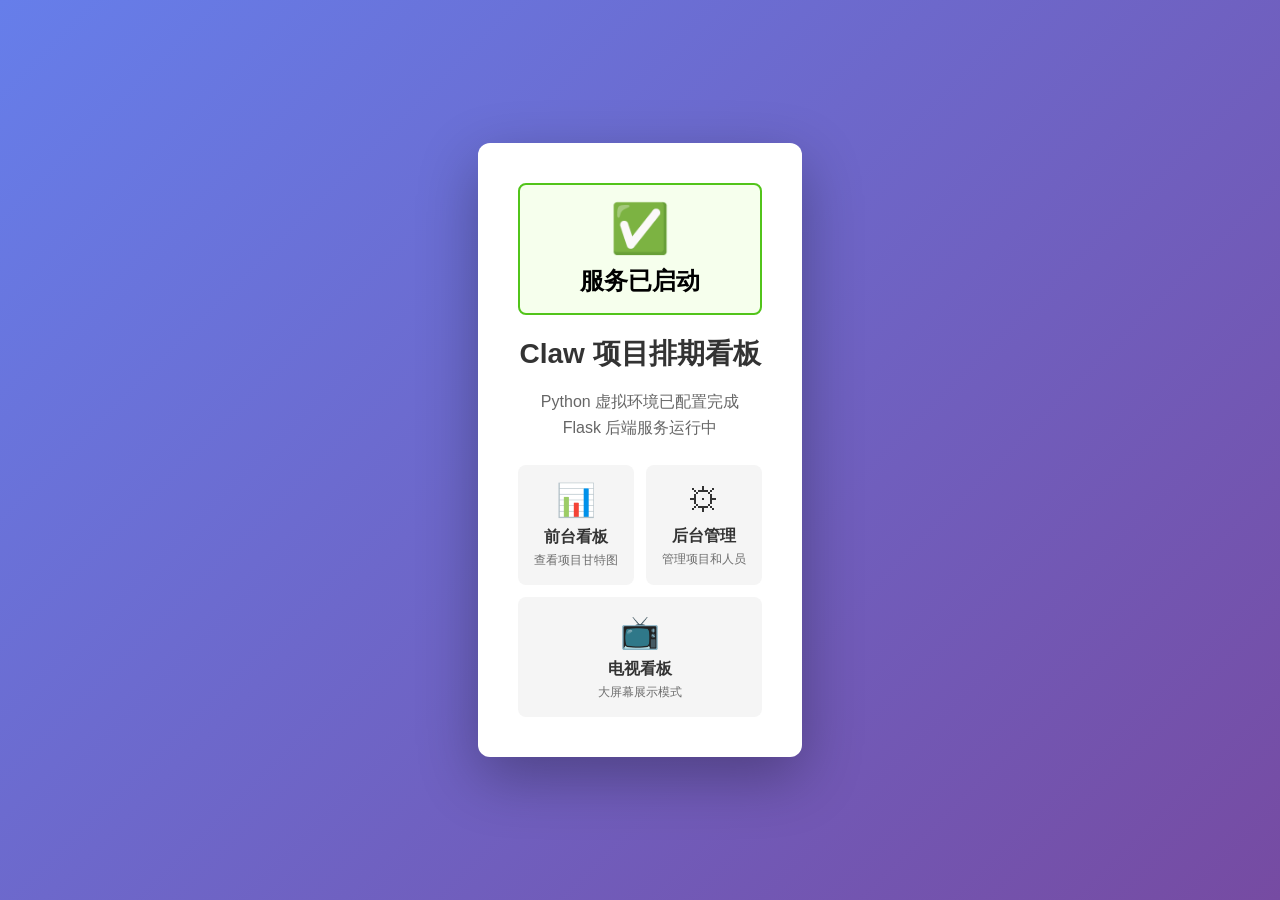
==== static/index.html @ 4f3569aa "更新README：添加服务器部署说明 - 新增服务器部署完整步骤 - 添加systemd服务配置示例 - 添加服务器常用命令 - 添加部署注意事项（虚拟环境问题） - 记录本次更新：拖拽高亮功能、边缘" ====
<!DOCTYPE html>
<html lang="zh-CN">
<head>
  <meta charset="UTF-8">
  <meta name="viewport" content="width=device-width, initial-scale=1.0">
  <title>Claw 项目排期看板</title>
  <style>
    * { margin: 0; padding: 0; box-sizing: border-box; }
    body { font-family: -apple-system, BlinkMacSystemFont, 'Segoe UI', Roboto, sans-serif; background: linear-gradient(135deg, #667eea 0%, #764ba2 100%); min-height: 100vh; display: flex; align-items: center; justify-content: center; }
    .container {
      background: white;
      border-radius: 12px;
      padding: 40px;
      max-width: 600px;
      text-align: center;
      box-shadow: 0 20px 60px rgba(0,0,0,0.3);
    }
    h1 { color: #333; margin-bottom: 16px; font-size: 28px; }
    p { color: #666; margin-bottom: 24px; line-height: 1.6; }
    .status {
      background: #e6f4ff;
      border: 2px solid #1890ff;
      border-radius: 8px;
      padding: 16px;
      margin-bottom: 20px;
    }
    .status.success { border-color: #52c41a; background: #f6ffed; }
    .status-icon { font-size: 48px; margin-bottom: 8px; }
    .menu-grid {
      display: grid;
      grid-template-columns: 1fr 1fr;
      gap: 12px;
      margin-top: 24px;
    }
    .menu-item {
      padding: 16px;
      background: #f5f5f5;
      border-radius: 8px;
      cursor: pointer;
      transition: all 0.2s;
      text-decoration: none;
      color: #333;
    }
    .menu-item:hover { background: #1890ff; color: white; transform: translateY(-2px); }
    .menu-icon { font-size: 32px; margin-bottom: 8px; }
    .menu-label { font-weight: bold; }
    .menu-desc { font-size: 12px; opacity: 0.7; margin-top: 4px; }
  </style>
</head>
<body>
  <div class="container">
    <div class="status success">
      <div class="status-icon">✅</div>
      <h2>服务已启动</h2>
    </div>
    <h1>Claw 项目排期看板</h1>
    <p>Python 虚拟环境已配置完成<br>Flask 后端服务运行中</p>

    <div class="menu-grid">
      <a href="/dashboard.html" class="menu-item">
        <div class="menu-icon">📊</div>
        <div class="menu-label">前台看板</div>
        <div class="menu-desc">查看项目甘特图</div>
      </a>
      <a href="/admin.html" class="menu-item">
        <div class="menu-icon">⚙</div>
        <div class="menu-label">后台管理</div>
        <div class="menu-desc">管理项目和人员</div>
      </a>
      <a href="/tv.html" class="menu-item" style="grid-column: span 2;">
        <div class="menu-icon">📺</div>
        <div class="menu-label">电视看板</div>
        <div class="menu-desc">大屏幕展示模式</div>
      </a>
    </div>
  </div>
</body>
</html>
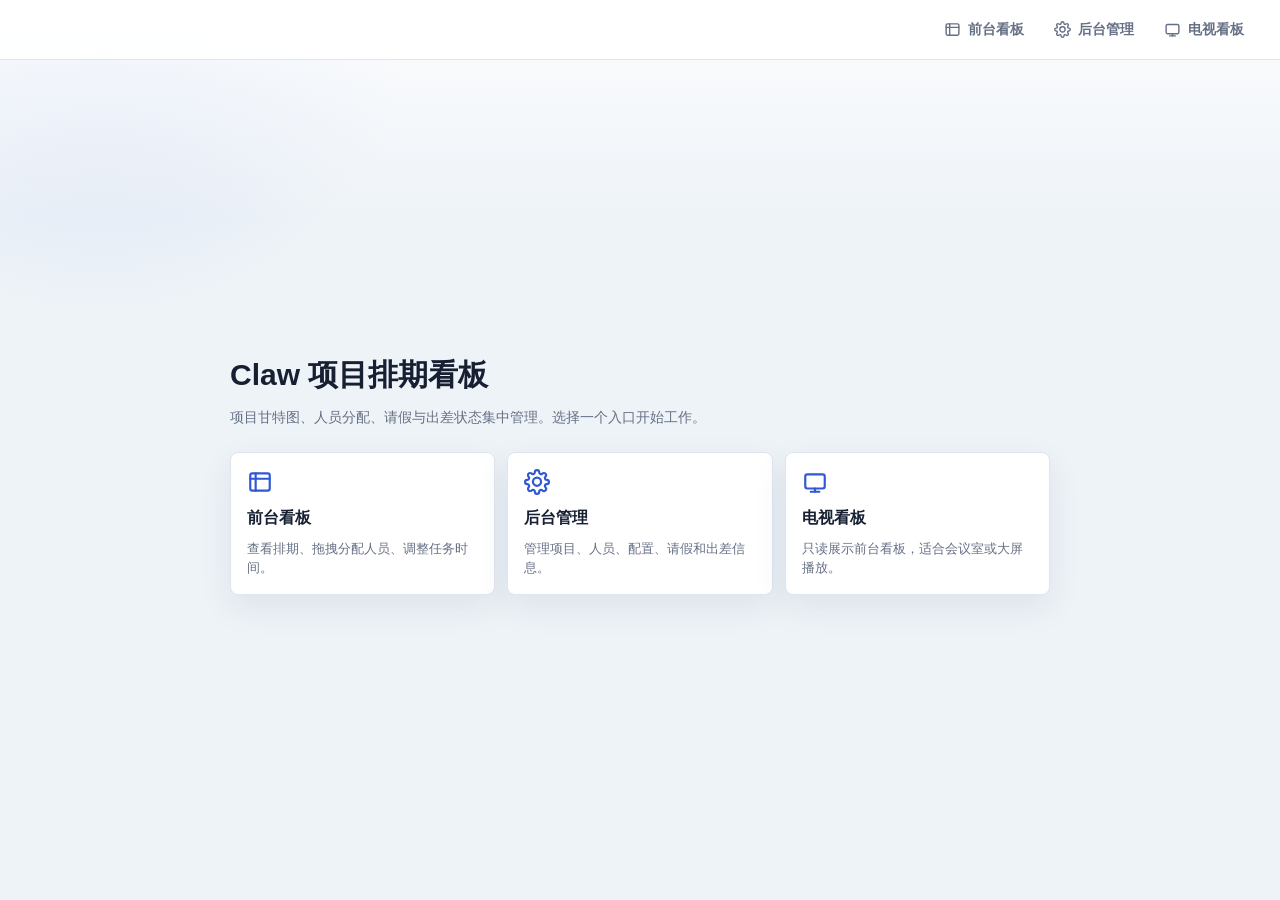
==== commit e1c452e3: "feat: 甘特图增加法定节假日显示(2025-2030) + 项目名左对齐" ====
--- a/static/index.html
+++ b/static/index.html
@@ -4,75 +4,64 @@
   <meta charset="UTF-8">
   <meta name="viewport" content="width=device-width, initial-scale=1.0">
   <title>Claw 项目排期看板</title>
-  <style>
-    * { margin: 0; padding: 0; box-sizing: border-box; }
-    body { font-family: -apple-system, BlinkMacSystemFont, 'Segoe UI', Roboto, sans-serif; background: linear-gradient(135deg, #667eea 0%, #764ba2 100%); min-height: 100vh; display: flex; align-items: center; justify-content: center; }
-    .container {
-      background: white;
-      border-radius: 12px;
-      padding: 40px;
-      max-width: 600px;
-      text-align: center;
-      box-shadow: 0 20px 60px rgba(0,0,0,0.3);
-    }
-    h1 { color: #333; margin-bottom: 16px; font-size: 28px; }
-    p { color: #666; margin-bottom: 24px; line-height: 1.6; }
-    .status {
-      background: #e6f4ff;
-      border: 2px solid #1890ff;
-      border-radius: 8px;
-      padding: 16px;
-      margin-bottom: 20px;
-    }
-    .status.success { border-color: #52c41a; background: #f6ffed; }
-    .status-icon { font-size: 48px; margin-bottom: 8px; }
-    .menu-grid {
-      display: grid;
-      grid-template-columns: 1fr 1fr;
-      gap: 12px;
-      margin-top: 24px;
-    }
-    .menu-item {
-      padding: 16px;
-      background: #f5f5f5;
-      border-radius: 8px;
-      cursor: pointer;
-      transition: all 0.2s;
-      text-decoration: none;
-      color: #333;
-    }
-    .menu-item:hover { background: #1890ff; color: white; transform: translateY(-2px); }
-    .menu-icon { font-size: 32px; margin-bottom: 8px; }
-    .menu-label { font-weight: bold; }
-    .menu-desc { font-size: 12px; opacity: 0.7; margin-top: 4px; }
-  </style>
+  <link rel="stylesheet" href="styles.css?v=20260605-h5y">
+  <script src="icons.js?v=20260605-h5y"></script>
 </head>
 <body>
-  <div class="container">
-    <div class="status success">
-      <div class="status-icon">✅</div>
-      <h2>服务已启动</h2>
-    </div>
-    <h1>Claw 项目排期看板</h1>
-    <p>Python 虚拟环境已配置完成<br>Flask 后端服务运行中</p>
+  <div class="app-shell">
+    <nav class="top-nav">
+      <div class="brand">
+        <span class="brand-mark loading" data-icon="board"></span>
+        <span class="brand-title loading" id="navTitle">Claw 项目排期看板</span>
+      </div>
+      <div class="nav-links">
+        <a class="nav-link" href="dashboard.html" data-nav-icon="board">前台看板</a>
+        <a class="nav-link" href="admin.html" data-nav-icon="admin">后台管理</a>
+        <a class="nav-link" href="tv.html" data-nav-icon="tv">电视看板</a>
+      </div>
+    </nav>
 
-    <div class="menu-grid">
-      <a href="/dashboard.html" class="menu-item">
-        <div class="menu-icon">📊</div>
-        <div class="menu-label">前台看板</div>
-        <div class="menu-desc">查看项目甘特图</div>
-      </a>
-      <a href="/admin.html" class="menu-item">
-        <div class="menu-icon">⚙</div>
-        <div class="menu-label">后台管理</div>
-        <div class="menu-desc">管理项目和人员</div>
-      </a>
-      <a href="/tv.html" class="menu-item" style="grid-column: span 2;">
-        <div class="menu-icon">📺</div>
-        <div class="menu-label">电视看板</div>
-        <div class="menu-desc">大屏幕展示模式</div>
-      </a>
-    </div>
+    <main class="main home">
+      <section class="home-panel">
+        <h1 class="home-title loading" id="mainTitle">Claw 项目排期看板</h1>
+        <p class="home-subtitle">项目甘特图、人员分配、请假与出差状态集中管理。选择一个入口开始工作。</p>
+        <div class="entry-grid">
+          <a class="entry-card" href="dashboard.html">
+            <span data-icon="board"></span>
+            <span class="entry-title">前台看板</span>
+            <span class="entry-desc">查看排期、拖拽分配人员、调整任务时间。</span>
+          </a>
+          <a class="entry-card" href="admin.html">
+            <span data-icon="admin"></span>
+            <span class="entry-title">后台管理</span>
+            <span class="entry-desc">管理项目、人员、配置、请假和出差信息。</span>
+          </a>
+          <a class="entry-card" href="tv.html">
+            <span data-icon="tv"></span>
+            <span class="entry-title">电视看板</span>
+            <span class="entry-desc">只读展示前台看板，适合会议室或大屏播放。</span>
+          </a>
+        </div>
+      </section>
+    </main>
   </div>
+
+  <script>
+    document.querySelectorAll("[data-icon]").forEach((el) => el.innerHTML = Icons.svg(el.dataset.icon));
+    document.querySelectorAll("[data-nav-icon]").forEach((el) => el.insertAdjacentHTML("afterbegin", Icons.svg(el.dataset.navIcon)));
+    fetch("api/config").then((r) => r.json()).then((config) => {
+      const title = config.project_title || "Claw 项目排期看板";
+      document.title = title;
+      const navTitle = document.getElementById("navTitle");
+      navTitle.textContent = title;
+      navTitle.classList.remove("loading");
+      const mainTitle = document.getElementById("mainTitle");
+      mainTitle.textContent = title;
+      mainTitle.classList.remove("loading");
+      const primary = config.theme_primary || config.primary_color || "#3157d5";
+      document.documentElement.style.setProperty("--primary", primary);
+      document.querySelector(".brand-mark")?.classList.remove("loading");
+    }).catch(() => {});
+  </script>
 </body>
 </html>
--- a/static/styles.css
+++ b/static/styles.css
@@ -0,0 +1,1634 @@
+:root {
+  color-scheme: light;
+  --bg: #eef3f8;
+  --surface: #ffffff;
+  --surface-2: #f8fafc;
+  --line: #dfe5ee;
+  --line-soft: #edf1f6;
+  --text: #172033;
+  --muted: #667085;
+  --muted-2: #98a2b3;
+  --primary: #3157d5;
+  --primary-2: #2344b5;
+  --primary-soft: #e9efff;
+  --success: #16a34a;
+  --warning: #d97706;
+  --danger: #dc2626;
+  --danger-soft: #fff1f2;
+  --trip: #c2410c;
+  --trip-upcoming: #15803d;
+  --trip-active: #c2410c;
+  --leave-active: #dc2626;
+  --leave-upcoming: #2563eb;
+  --leave: #dc2626;
+  --shadow: 0 12px 34px rgba(28, 39, 64, 0.08);
+  --radius: 8px;
+  --radius-pill: 999px;
+  --nav-h: 60px;
+  --left-w: 232px;
+  --row-h: 42px;
+  --head-h: 68px;
+}
+
+* {
+  box-sizing: border-box;
+}
+
+html,
+body {
+  margin: 0;
+  min-height: 100%;
+}
+
+body {
+  color: var(--text);
+  background:
+    linear-gradient(180deg, rgba(255,255,255,0.86), rgba(255,255,255,0) 220px),
+    radial-gradient(circle at 8% 0%, rgba(49, 87, 213, 0.10), transparent 320px),
+    var(--bg);
+  font-family: -apple-system, BlinkMacSystemFont, "Segoe UI", "PingFang SC", "Microsoft YaHei", sans-serif;
+  font-size: 14px;
+  letter-spacing: 0;
+}
+
+button,
+input,
+select,
+textarea {
+  font: inherit;
+}
+
+a {
+  color: inherit;
+}
+
+.app-shell {
+  min-height: 100vh;
+}
+
+.top-nav {
+  position: sticky;
+  top: 0;
+  z-index: 100;
+  height: var(--nav-h);
+  display: flex;
+  align-items: center;
+  justify-content: space-between;
+  gap: 16px;
+  padding: 0 24px;
+  background: rgba(255, 255, 255, 0.90);
+  border-bottom: 1px solid var(--line);
+  backdrop-filter: blur(10px);
+}
+
+.brand {
+  display: inline-flex;
+  align-items: center;
+  gap: 10px;
+  min-width: 0;
+  font-weight: 700;
+  font-size: 17px;
+}
+
+.brand-mark {
+  width: 32px;
+  height: 32px;
+  display: inline-flex;
+  align-items: center;
+  justify-content: center;
+  border-radius: 10px;
+  color: #fff;
+  background: linear-gradient(135deg, var(--primary), #111827);
+  flex: 0 0 auto;
+  transition: background 200ms ease;
+}
+
+.brand-mark.loading {
+  opacity: 0;
+}
+
+.brand-title {
+  overflow: hidden;
+  text-overflow: ellipsis;
+  white-space: nowrap;
+}
+
+.brand-title.loading {
+  opacity: 0;
+}
+
+.nav-links {
+  display: flex;
+  align-items: center;
+  gap: 6px;
+  margin: 0;
+  padding: 0;
+  list-style: none;
+}
+
+.nav-link {
+  border: 0;
+  background: transparent;
+  color: var(--muted);
+  padding: 8px 12px;
+  border-radius: 999px;
+  cursor: pointer;
+  text-decoration: none;
+  display: inline-flex;
+  align-items: center;
+  gap: 7px;
+  font-weight: 600;
+  white-space: nowrap;
+}
+
+.nav-link:hover,
+.nav-link.active {
+  color: var(--primary);
+  background: var(--primary-soft);
+}
+
+.main {
+  width: min(1800px, 100%);
+  margin: 0 auto;
+  padding: 18px 24px 28px;
+}
+
+.main.full {
+  width: 100%;
+}
+
+.stack {
+  display: grid;
+  gap: 14px;
+}
+
+.toolbar,
+.panel,
+.card {
+  background: var(--surface);
+  border: 1px solid var(--line);
+  border-radius: 10px;
+  box-shadow: var(--shadow);
+}
+
+.toolbar {
+  display: flex;
+  align-items: center;
+  justify-content: space-between;
+  gap: 12px;
+  padding: 14px 16px;
+}
+
+.toolbar-title {
+  display: flex;
+  align-items: center;
+  gap: 9px;
+  min-width: 0;
+}
+
+.toolbar-title h1,
+.toolbar-title h2 {
+  margin: 0;
+  font-size: 16px;
+  font-weight: 750;
+}
+
+.toolbar-actions {
+  display: flex;
+  align-items: center;
+  justify-content: flex-end;
+  gap: 8px;
+  flex-wrap: wrap;
+}
+
+.btn {
+  border: 1px solid var(--line);
+  background: var(--surface);
+  color: var(--text);
+  min-height: 34px;
+  padding: 7px 11px;
+  border-radius: var(--radius-pill);
+  display: inline-flex;
+  align-items: center;
+  justify-content: center;
+  gap: 7px;
+  cursor: pointer;
+  font-weight: 650;
+  text-decoration: none;
+  transition: background 140ms ease, border-color 140ms ease, color 140ms ease, transform 140ms ease, box-shadow 140ms ease;
+}
+
+.btn:hover {
+  border-color: #c9d3e2;
+  background: var(--surface-2);
+  box-shadow: 0 7px 18px rgba(28, 39, 64, 0.08);
+}
+
+.btn:active {
+  transform: translateY(1px);
+}
+
+.btn-primary {
+  border-color: var(--primary);
+  background: var(--primary);
+  color: #fff;
+}
+
+.btn-primary:hover {
+  border-color: var(--primary-2);
+  background: var(--primary-2);
+}
+
+.btn-danger {
+  border-color: #fecaca;
+  background: var(--danger-soft);
+  color: var(--danger);
+}
+
+.btn-danger.active,
+.btn-danger:hover {
+  border-color: var(--danger);
+  background: var(--danger);
+  color: #fff;
+}
+
+.btn-success {
+  border-color: #bbf7d0;
+  background: #f0fdf4;
+  color: var(--success);
+}
+
+.btn-warning {
+  border-color: #fed7aa;
+  background: #fff7ed;
+  color: var(--warning);
+}
+
+.btn-sm {
+  min-height: 30px;
+  padding: 5px 9px;
+  font-size: 12px;
+}
+
+.icon {
+  width: 17px;
+  height: 17px;
+  display: inline-block;
+  flex: 0 0 auto;
+}
+
+.icon svg {
+  width: 100%;
+  height: 100%;
+  display: block;
+}
+
+.tag {
+  display: inline-flex;
+  align-items: center;
+  gap: 5px;
+  min-height: 24px;
+  padding: 3px 8px;
+  border-radius: var(--radius-pill);
+  font-size: 12px;
+  font-weight: 700;
+  border: 1px solid var(--line);
+  background: var(--surface-2);
+  color: var(--muted);
+  white-space: nowrap;
+}
+
+.tag-primary {
+  background: var(--primary-soft);
+  border-color: #c7d8ff;
+  color: var(--primary);
+}
+
+.tag-danger {
+  background: var(--danger-soft);
+  border-color: #fecdd3;
+  color: var(--danger);
+}
+
+.tag-muted {
+  background: #f1f5f9;
+  color: #475569;
+}
+
+.tag-trip {
+  background: color-mix(in srgb, var(--trip-active) 12%, #fff);
+  border-color: color-mix(in srgb, var(--trip-active) 42%, #fff);
+  color: var(--trip-active);
+}
+
+.tag-trip-upcoming {
+  background: color-mix(in srgb, var(--trip-upcoming) 12%, #fff);
+  border-color: color-mix(in srgb, var(--trip-upcoming) 42%, #fff);
+  color: var(--trip-upcoming);
+}
+
+.tag-leave-active {
+  background: color-mix(in srgb, var(--leave-active) 12%, #fff);
+  border-color: color-mix(in srgb, var(--leave-active) 42%, #fff);
+  color: var(--leave-active);
+}
+
+.tag-leave-upcoming {
+  background: color-mix(in srgb, var(--leave-upcoming) 12%, #fff);
+  border-color: color-mix(in srgb, var(--leave-upcoming) 42%, #fff);
+  color: var(--leave-upcoming);
+}
+
+.board-layout {
+  display: grid;
+  gap: 14px;
+}
+
+.person-pool {
+  padding: 12px;
+}
+
+.person-pool.hidden {
+  display: none;
+}
+
+.pool-head {
+  display: flex;
+  align-items: center;
+  justify-content: space-between;
+  gap: 12px;
+  margin-bottom: 10px;
+}
+
+.pool-title {
+  display: flex;
+  align-items: center;
+  gap: 8px;
+  font-weight: 750;
+}
+
+.pool-body {
+  display: grid;
+  gap: 10px;
+}
+
+.dept-group {
+  border: 1px solid var(--line-soft);
+  border-radius: var(--radius);
+  overflow: hidden;
+  background: var(--surface);
+}
+
+.dept-head {
+  display: flex;
+  align-items: center;
+  gap: 8px;
+  width: 100%;
+  border: 0;
+  background: var(--surface-2);
+  padding: 8px 10px;
+  cursor: pointer;
+  text-align: left;
+  color: var(--text);
+}
+
+.dept-dot,
+.row-dot {
+  width: 10px;
+  height: 10px;
+  border-radius: 3px;
+  flex: 0 0 auto;
+}
+
+.dept-name {
+  font-weight: 750;
+}
+
+.dept-count {
+  margin-left: auto;
+}
+
+.dept-chips {
+  display: flex;
+  flex-wrap: wrap;
+  gap: 8px;
+  padding: 10px;
+}
+
+.person-chip {
+  display: inline-flex;
+  align-items: center;
+  gap: 7px;
+  min-height: 32px;
+  border: 1px solid var(--line);
+  border-radius: var(--radius-pill);
+  background: #fff;
+  color: var(--text);
+  padding: 5px 10px;
+  cursor: grab;
+  touch-action: none;
+  user-select: none;
+  font-weight: 700;
+  transition: border-color 120ms ease, box-shadow 120ms ease, transform 120ms ease;
+}
+
+.person-chip:hover,
+.person-chip.selected {
+  border-color: var(--primary);
+  box-shadow: 0 0 0 3px rgba(49, 87, 213, 0.11);
+}
+
+.person-chip.dragging {
+  opacity: 0.35;
+  transform: scale(0.98);
+}
+
+.person-chip.leave {
+  border-color: color-mix(in srgb, var(--leave-active) 42%, #fff);
+  color: var(--leave-active);
+  background: color-mix(in srgb, var(--leave-active) 12%, #fff);
+  opacity: 0.75;
+}
+
+.person-chip.leave-upcoming {
+  border-color: color-mix(in srgb, var(--leave-upcoming) 42%, #fff);
+  color: var(--leave-upcoming);
+  background: color-mix(in srgb, var(--leave-upcoming) 12%, #fff);
+}
+
+.person-chip.trip {
+  border-color: color-mix(in srgb, var(--trip-active) 42%, #fff);
+  color: var(--trip-active);
+  background: color-mix(in srgb, var(--trip-active) 12%, #fff);
+}
+
+.person-chip.trip-upcoming {
+  border-color: color-mix(in srgb, var(--trip-upcoming) 42%, #fff);
+  color: var(--trip-upcoming);
+  background: color-mix(in srgb, var(--trip-upcoming) 12%, #fff);
+}
+
+/* 未分配人员：绿色标记 */
+.dept-dot-unassigned {
+  background: #16a34a !important;
+  box-shadow: 0 0 0 3px rgba(22, 163, 74, 0.18);
+}
+
+.person-chip.unassigned {
+  border-color: #bbf7d0;
+  background: #f0fdf4;
+}
+
+.gantt-wrapper {
+  background: var(--surface);
+  border: 1px solid var(--line);
+  border-radius: 10px;
+  box-shadow: var(--shadow);
+}
+
+.gantt {
+  display: flex;
+  min-width: 920px;
+  position: relative;
+}
+
+.gantt-left {
+  width: var(--left-w);
+  min-width: var(--left-w);
+  position: sticky;
+  left: 0;
+  z-index: 20;
+  background: var(--surface);
+  border-right: 1px solid var(--line);
+}
+
+.gantt-left-head,
+.gantt-dates {
+  height: var(--head-h);
+  background: linear-gradient(180deg, #fbfdff, #f3f6fb);
+  border-bottom: 1px solid var(--line);
+}
+
+.gantt-left-head {
+  display: flex;
+  align-items: center;
+  gap: 8px;
+  padding: 0 12px;
+  font-weight: 800;
+  position: sticky;
+  top: var(--nav-h);
+  z-index: 25;
+}
+
+.gantt-row-label {
+  height: var(--row-h);
+  display: flex;
+  align-items: center;
+  gap: 8px;
+  padding: 0 12px;
+  border-bottom: 1px solid var(--line-soft);
+  white-space: nowrap;
+  overflow: hidden;
+  text-overflow: ellipsis;
+  transition: background 160ms ease, color 160ms ease, opacity 160ms ease, box-shadow 160ms ease;
+}
+
+.gantt-row-label.project {
+  font-weight: 800;
+  background: #fbfdff;
+}
+
+.gantt-row-label.person.person-hover,
+.gantt-row-label.person.person-active {
+  background: var(--primary-soft);
+  color: var(--primary);
+  box-shadow: inset 3px 0 0 var(--primary);
+}
+
+.gantt-row-label.person {
+  padding-left: 28px;
+  color: #344054;
+}
+
+.gantt-right {
+  flex: 1;
+  min-width: 0;
+  display: flex;
+  flex-direction: column;
+  position: relative;
+}
+
+.gantt-dates {
+  display: flex;
+  position: sticky;
+  top: var(--nav-h);
+  z-index: 10;
+  cursor: grab;
+}
+
+.gantt-dates.dragging {
+  cursor: grabbing;
+}
+
+.date-cell {
+  position: relative;
+  flex: 0 0 auto;
+  display: flex;
+  flex-direction: column;
+  align-items: center;
+  justify-content: flex-end;
+  gap: 3px;
+  padding-bottom: 8px;
+  border-right: 1px solid var(--line-soft);
+  user-select: none;
+}
+
+.date-cell.weekend {
+  color: var(--danger);
+  background: #fff8f8;
+}
+
+.date-cell.holiday {
+  color: #c2410c;
+  background: #fff7ed;
+}
+
+.date-cell.today {
+  background: var(--primary-soft);
+  color: var(--primary);
+  box-shadow: inset 0 -2px 0 var(--primary);
+}
+
+.date-cell.holiday.today {
+  background: linear-gradient(135deg, var(--primary-soft) 0%, #fff7ed 100%);
+  color: var(--primary);
+  box-shadow: inset 0 -2px 0 var(--primary);
+}
+
+.date-cell.month-start {
+  border-left: 2px solid var(--primary);
+}
+
+.date-num {
+  font-weight: 850;
+  margin-top: 0;
+}
+
+.date-week {
+  color: var(--muted-2);
+  font-size: 11px;
+}
+
+.date-cell.weekend .date-week,
+.date-cell.today .date-week,
+.date-cell.holiday .date-week {
+  color: currentColor;
+}
+
+.month-label {
+  position: absolute;
+  top: 8px;
+  left: 50%;
+  transform: translateX(-50%);
+  font-size: 11px;
+  color: var(--primary);
+  font-weight: 800;
+  line-height: 1;
+  padding: 3px 7px;
+  border-radius: var(--radius-pill);
+  background: rgba(49, 87, 213, 0.10);
+  white-space: nowrap;
+}
+
+.gantt-body {
+  position: relative;
+}
+
+.gantt-bg {
+  position: absolute;
+  inset: 0;
+  display: flex;
+  pointer-events: none;
+}
+
+.bg-col {
+  flex: 0 0 auto;
+  border-right: 1px solid #f3f5f8;
+}
+
+.bg-col.weekend {
+  background: rgba(220, 38, 38, 0.035);
+}
+
+.bg-col.holiday {
+  background: rgba(194, 65, 12, 0.045);
+}
+
+.bg-col.today {
+  background: rgba(37, 99, 235, 0.055);
+}
+
+/* 甘特图悬浮日期红线（放在日期头内，从日期头底部向下延伸） */
+.gantt-hover-line {
+  display: none;
+  position: absolute;
+  top: 100%;
+  left: 0;
+  width: 2px;
+  background: var(--danger, #dc2626);
+  pointer-events: none;
+  z-index: 20;
+  opacity: 0.6;
+}
+
+.gantt-row {
+  position: relative;
+  height: var(--row-h);
+  border-bottom: 1px solid var(--line-soft);
+  transition: background 120ms ease, box-shadow 120ms ease;
+}
+
+.gantt-row.drop-ok {
+  background: rgba(49, 87, 213, 0.05);
+  box-shadow: inset 0 0 0 1px rgba(49, 87, 213, 0.16);
+}
+
+.gantt-row.person-hover {
+  background: rgba(49, 87, 213, 0.045);
+}
+
+.bar {
+  position: absolute;
+  top: 7px;
+  height: 28px;
+  border-radius: 10px;
+  display: flex;
+  align-items: center;
+  gap: 5px;
+  padding: 0 10px;
+  color: #fff;
+  font-size: 12px;
+  font-weight: 800;
+  min-width: 20px;
+  overflow: hidden;
+  white-space: nowrap;
+  box-shadow: 0 2px 8px rgba(15, 23, 42, 0.14);
+  user-select: none;
+  will-change: auto;
+  contain: layout paint;
+  transition: box-shadow 140ms ease, filter 140ms ease, opacity 140ms ease;
+}
+
+.bar-label {
+  overflow: hidden;
+  text-overflow: ellipsis;
+}
+
+.bar.project-bar {
+  cursor: default;
+  top: 3px;
+  height: 36px;
+  border-radius: 10px;
+  font-size: 14px;
+  font-weight: 850;
+  padding: 0 12px;
+  box-shadow: 0 3px 12px rgba(15, 23, 42, 0.18);
+}
+
+.trip-marker {
+  display: inline-flex;
+  align-items: center;
+  justify-content: center;
+  color: #fff;
+  opacity: 0.9;
+  pointer-events: none;
+  z-index: 2;
+}
+
+.trip-marker .icon {
+  width: 14px;
+  height: 14px;
+  filter: drop-shadow(0 1px 2px rgba(0, 0, 0, 0.3));
+}
+
+.bar.person-bar {
+  cursor: grab;
+  touch-action: none;
+}
+
+.bar.person-bar:hover {
+  box-shadow: 0 5px 14px rgba(15, 23, 42, 0.2);
+}
+
+.bar.dragging {
+  z-index: 50;
+  cursor: grabbing;
+  opacity: 0.92;
+  will-change: transform, width;
+  transition: none !important;
+  filter: saturate(1.06);
+}
+
+.bar.person-match {
+  box-shadow: 0 0 0 3px rgba(49, 87, 213, 0.26), 0 9px 26px rgba(28, 39, 64, 0.20);
+  filter: saturate(1.12);
+  z-index: 45;
+}
+
+.bar.project-suggest {
+  box-shadow: 0 0 0 3px rgba(217, 119, 6, 0.28), 0 7px 20px rgba(28, 39, 64, 0.18);
+  filter: saturate(1.08);
+  z-index: 42;
+}
+
+.bar.merge-target {
+  opacity: 0.28;
+  filter: saturate(0.75);
+  outline: 2px dashed rgba(49, 87, 213, 0.45);
+  outline-offset: 2px;
+}
+
+.bar.settling {
+  transition: transform 180ms cubic-bezier(.2,.8,.2,1), width 180ms cubic-bezier(.2,.8,.2,1), left 180ms cubic-bezier(.2,.8,.2,1);
+}
+
+.bar.selected {
+  outline: 2px solid #111827;
+  outline-offset: 2px;
+}
+
+.bar-resize {
+  position: absolute;
+  top: 0;
+  bottom: 0;
+  width: 12px;
+  cursor: ew-resize;
+}
+
+.bar-resize.left {
+  left: 0;
+}
+
+.bar-resize.right {
+  right: 0;
+}
+
+.readonly .bar-resize {
+  display: none;
+}
+
+.drop-placeholder {
+  position: absolute;
+  top: 7px;
+  height: 28px;
+  border: 2px dashed var(--primary);
+  border-radius: 10px;
+  background: rgba(49, 87, 213, 0.12);
+  pointer-events: none;
+  z-index: 30;
+  transition: transform 90ms linear, width 90ms linear;
+  will-change: transform, width;
+  left: 0;
+}
+
+.drag-ghost {
+  position: fixed;
+  left: 0;
+  top: 0;
+  z-index: 2000;
+  pointer-events: none;
+  min-height: 34px;
+  display: inline-flex;
+  align-items: center;
+  gap: 8px;
+  padding: 8px 12px;
+  border-radius: var(--radius-pill);
+  background: #111827;
+  color: #fff;
+  box-shadow: 0 18px 42px rgba(15, 23, 42, 0.25);
+  font-weight: 800;
+  opacity: 0.96;
+  transform: translate3d(-999px, -999px, 0);
+  will-change: transform;
+}
+
+.drag-ghost .dept-dot {
+  box-shadow: 0 0 0 3px rgba(255,255,255,0.16);
+}
+
+.empty-state {
+  min-height: 260px;
+  display: grid;
+  place-items: center;
+  padding: 36px 20px;
+  color: var(--muted);
+  text-align: center;
+}
+
+.empty-box {
+  display: grid;
+  justify-items: center;
+  gap: 10px;
+}
+
+.empty-box .icon {
+  width: 42px;
+  height: 42px;
+  color: var(--muted-2);
+}
+
+.table-wrap {
+  overflow-x: auto;
+}
+
+table {
+  width: 100%;
+  border-collapse: collapse;
+}
+
+th,
+td {
+  padding: 11px 12px;
+  border-bottom: 1px solid var(--line-soft);
+  text-align: left;
+  vertical-align: middle;
+  font-size: 13px;
+}
+
+th {
+  background: #f8fafc;
+  color: var(--muted);
+  font-weight: 800;
+}
+
+tr:hover td {
+  background: #fbfdff;
+}
+
+.card {
+  padding: 14px;
+}
+
+.card-head {
+  display: flex;
+  align-items: center;
+  justify-content: space-between;
+  gap: 12px;
+  padding-bottom: 10px;
+  margin-bottom: 12px;
+  border-bottom: 1px solid var(--line-soft);
+}
+
+.card-title {
+  display: flex;
+  align-items: center;
+  gap: 8px;
+  margin: 0;
+  font-size: 15px;
+  font-weight: 800;
+}
+
+.grid {
+  display: grid;
+  gap: 14px;
+}
+
+.grid.cols-2 {
+  grid-template-columns: repeat(2, minmax(0, 1fr));
+}
+
+.form-grid {
+  display: grid;
+  gap: 12px;
+}
+
+.form-row {
+  display: grid;
+  grid-template-columns: repeat(2, minmax(0, 1fr));
+  gap: 12px;
+}
+
+.field {
+  display: grid;
+  gap: 6px;
+}
+
+.field label {
+  color: var(--muted);
+  font-size: 12px;
+  font-weight: 800;
+}
+
+.input,
+.select,
+textarea {
+  width: 100%;
+  border: 1px solid var(--line);
+  border-radius: var(--radius);
+  background: #fff;
+  color: var(--text);
+  min-height: 36px;
+  padding: 8px 10px;
+  outline: none;
+}
+
+.input:focus,
+.select:focus,
+textarea:focus {
+  border-color: var(--primary);
+  box-shadow: 0 0 0 3px rgba(49, 87, 213, 0.12);
+}
+
+.color-choice {
+  width: 34px;
+  height: 34px;
+  padding: 0;
+  border-radius: 50%;
+  border: 2px solid #fff;
+  box-shadow: 0 0 0 1px var(--line), 0 8px 18px rgba(28, 39, 64, 0.10);
+  cursor: pointer;
+  overflow: hidden;
+}
+
+.color-choice.active {
+  box-shadow: 0 0 0 3px var(--primary-soft), 0 0 0 5px var(--primary);
+}
+
+.color-picker-row {
+  display: grid;
+  gap: 10px;
+}
+
+.color-presets {
+  display: flex;
+  flex-wrap: wrap;
+  gap: 9px;
+}
+
+.custom-color {
+  position: relative;
+  display: inline-flex;
+  align-items: center;
+  justify-content: center;
+  border-style: dashed;
+}
+
+.custom-color.active {
+  border-style: solid;
+}
+
+.custom-color input,
+.color-input {
+  width: 48px;
+  height: 48px;
+  border: 0;
+  padding: 0;
+  margin: -9px;
+  cursor: pointer;
+  opacity: 0;
+}
+
+.color-input {
+  width: 34px;
+  height: 34px;
+  min-height: 34px;
+  padding: 0;
+  margin: 0;
+  opacity: 1;
+  border-radius: 50%;
+  border: 2px solid #fff;
+  box-shadow: 0 0 0 1px var(--line), 0 8px 18px rgba(28, 39, 64, 0.10);
+  overflow: hidden;
+}
+
+.color-input::-webkit-color-swatch-wrapper {
+  padding: 0;
+}
+
+.color-input::-webkit-color-swatch {
+  border: 0;
+  border-radius: 50%;
+}
+
+.color-swatch {
+  width: 14px;
+  height: 14px;
+  display: inline-block;
+  border-radius: 50%;
+  margin-right: 8px;
+  vertical-align: -2px;
+  box-shadow: inset 0 0 0 1px rgba(15, 23, 42, 0.12);
+}
+
+.actions {
+  text-align: right;
+  white-space: nowrap;
+}
+
+td.actions,
+th.actions {
+  text-align: right;
+}
+
+td.actions {
+  display: flex;
+  justify-content: flex-end;
+  gap: 7px;
+  flex-wrap: wrap;
+}
+
+.table-empty {
+  height: 84px;
+  color: var(--muted);
+  text-align: center;
+}
+
+.admin-person-section {
+  display: grid;
+  gap: 10px;
+}
+
+.admin-person-section + .admin-person-section {
+  margin-top: 14px;
+  padding-top: 14px;
+  border-top: 1px solid var(--line-soft);
+}
+
+.admin-person-head {
+  display: flex;
+  align-items: center;
+  gap: 8px;
+  min-height: 28px;
+}
+
+.admin-person-grid {
+  display: grid;
+  grid-template-columns: repeat(auto-fill, minmax(245px, 1fr));
+  gap: 9px;
+}
+
+.admin-person-card {
+  min-height: 52px;
+  display: flex;
+  align-items: center;
+  gap: 8px;
+  padding: 8px 9px;
+  border: 1px solid var(--line-soft);
+  border-radius: var(--radius);
+  background: #fbfdff;
+  flex-wrap: wrap;
+}
+
+.admin-person-card .person-main {
+  flex: 1 1 120px;
+  min-width: 80px;
+}
+
+.admin-person-card .tag,
+.admin-person-card .btn {
+  flex: 0 0 auto;
+}
+
+.admin-person-card:hover {
+  border-color: #cbd5e1;
+  background: #fff;
+}
+
+.person-dot {
+  width: 32px;
+  height: 32px;
+  border-radius: 50%;
+  display: inline-flex;
+  align-items: center;
+  justify-content: center;
+  color: #fff;
+  font-size: 13px;
+  font-weight: 850;
+  box-shadow: inset 0 0 0 1px rgba(255,255,255,0.3);
+}
+
+.person-main {
+  flex: 1 1 auto;
+  min-width: 0;
+  display: grid;
+  gap: 2px;
+}
+
+.person-main strong,
+.person-main small {
+  overflow: hidden;
+  text-overflow: ellipsis;
+  white-space: nowrap;
+}
+
+.person-main small {
+  color: var(--muted);
+  font-size: 11px;
+}
+
+.trip-summary,
+.toggle-row,
+.inline-actions {
+  display: flex;
+  align-items: center;
+  gap: 10px;
+  flex-wrap: wrap;
+}
+
+.trip-summary {
+  min-height: 40px;
+  padding: 10px 12px;
+  border: 1px solid var(--line-soft);
+  border-radius: var(--radius);
+  background: #f8fafc;
+}
+
+.toggle-row {
+  width: fit-content;
+  min-height: 34px;
+  padding: 7px 10px;
+  border: 1px solid var(--line);
+  border-radius: var(--radius-pill);
+  background: #fff;
+  cursor: pointer;
+  font-weight: 750;
+}
+
+.person-check-grid {
+  display: grid;
+  grid-template-columns: repeat(auto-fill, minmax(150px, 1fr));
+  gap: 8px;
+}
+
+.person-check {
+  display: flex;
+  align-items: center;
+  gap: 8px;
+  min-height: 42px;
+  padding: 7px 9px;
+  border: 1px solid var(--line-soft);
+  border-radius: var(--radius);
+  background: #fff;
+  cursor: pointer;
+  font-weight: 700;
+}
+
+.person-check:hover {
+  border-color: var(--primary);
+  background: var(--primary-soft);
+}
+
+.person-check .person-dot {
+  width: 26px;
+  height: 26px;
+  font-size: 12px;
+}
+
+.sync-user-grid {
+  display: grid;
+  grid-template-columns: repeat(auto-fill, minmax(230px, 1fr));
+  gap: 9px;
+  max-height: 420px;
+  overflow: auto;
+  padding-right: 4px;
+}
+
+/* ===== 同步钉钉人员弹窗布局 ===== */
+.sync-modal-body {
+  display: flex;
+  flex-direction: column;
+  gap: 14px;
+  padding: 16px;
+  max-height: min(72vh, 640px);
+  overflow: auto;
+}
+
+.sync-toolbar {
+  display: flex;
+  align-items: center;
+  gap: 12px;
+  flex-wrap: wrap;
+  padding-bottom: 12px;
+  border-bottom: 1px solid var(--line-soft);
+}
+
+.sync-sep {
+  width: 1px;
+  height: 24px;
+  background: var(--line);
+  flex: 0 0 auto;
+}
+
+.sync-status {
+  font-size: 13px;
+  font-weight: 700;
+  color: var(--muted);
+}
+
+.sync-status-ok {
+  color: var(--success);
+}
+
+.sync-status-err {
+  color: var(--danger);
+}
+
+.sync-control-bar {
+  display: flex;
+  align-items: center;
+  gap: 10px;
+  flex-wrap: wrap;
+  padding: 8px 0;
+}
+
+.sync-dept-list {
+  display: flex;
+  flex-direction: column;
+  gap: 14px;
+}
+
+.sync-dept-group {
+  border: 1px solid var(--line-soft);
+  border-radius: var(--radius);
+  overflow: hidden;
+  background: var(--surface);
+}
+
+.sync-dept-head {
+  display: flex;
+  align-items: center;
+  gap: 9px;
+  padding: 9px 12px;
+  background: #f8fafc;
+  border-bottom: 1px solid var(--line-soft);
+  font-size: 13px;
+}
+
+.sync-dept-head strong {
+  font-size: 13px;
+}
+
+.sync-dept-head .color-swatch {
+  width: 12px;
+  height: 12px;
+  margin-right: 0;
+}
+
+.sync-dept-head .tag {
+  font-size: 12px;
+}
+
+.sync-dept-select {
+  margin-left: auto;
+}
+
+.sync-dept-grid {
+  display: grid;
+  grid-template-columns: repeat(auto-fill, minmax(220px, 1fr));
+  gap: 7px;
+  padding: 9px 10px;
+}
+
+.sync-user-card {
+  min-height: 46px;
+  display: flex;
+  align-items: center;
+  gap: 8px;
+  padding: 7px 9px;
+  border: 1px solid var(--line-soft);
+  border-radius: var(--radius);
+  background: #fff;
+  cursor: pointer;
+  font-size: 13px;
+}
+
+.sync-user-card:hover {
+  border-color: var(--primary);
+  background: var(--primary-soft);
+}
+
+.sync-user-card.existing {
+  background: #f1f5f9;
+  opacity: 0.4;
+  pointer-events: none;
+}
+
+.sync-user-card.existing input[type="checkbox"] {
+  opacity: 0.35;
+}
+
+.sync-user-card input {
+  flex: 0 0 auto;
+  width: 15px;
+  height: 15px;
+}
+
+.sync-user-card .person-dot {
+  width: 28px;
+  height: 28px;
+  font-size: 12px;
+}
+
+.sync-user-card .person-main strong {
+  font-size: 13px;
+}
+
+.sync-user-card .person-main small {
+  font-size: 11px;
+}
+
+.sync-user-card .tag {
+  font-size: 11px;
+}
+
+.modal-wide {
+  width: min(920px, 100%);
+}
+
+.settings-grid {
+  display: grid;
+  grid-template-columns: repeat(2, minmax(0, 1fr));
+  gap: 14px;
+}
+
+.settings-section {
+  display: grid;
+  gap: 12px;
+  padding: 14px;
+  border: 1px solid var(--line-soft);
+  border-radius: var(--radius);
+  background: #fbfdff;
+}
+
+.settings-section:nth-child(3),
+.settings-section:nth-child(4) {
+  grid-column: 1 / -1;
+}
+
+.input-row {
+  display: flex;
+  align-items: center;
+  gap: 8px;
+}
+
+.input-row .input {
+  flex: 1;
+}
+
+.input-row .btn {
+  flex: 0 0 auto;
+}
+
+.ding-save-row {
+  display: flex;
+  align-items: center;
+  gap: 8px;
+  padding-top: 4px;
+}
+
+.settings-section h3 {
+  margin: 0;
+  font-size: 13px;
+  font-weight: 850;
+}
+
+.dept-color-grid {
+  display: grid;
+  grid-template-columns: repeat(auto-fill, minmax(130px, 1fr));
+  gap: 10px;
+}
+
+.status-color-grid {
+  display: grid;
+  grid-template-columns: repeat(auto-fill, minmax(130px, 1fr));
+  gap: 10px;
+}
+
+.modal-backdrop {
+  position: fixed;
+  inset: 0;
+  z-index: 1000;
+  display: none;
+  align-items: center;
+  justify-content: center;
+  padding: 18px;
+  background: rgba(15, 23, 42, 0.42);
+}
+
+.modal-backdrop.open {
+  display: flex;
+}
+
+.modal {
+  width: min(720px, 100%);
+  max-height: min(86vh, 820px);
+  overflow: auto;
+  background: var(--surface);
+  border-radius: var(--radius);
+  box-shadow: 0 30px 80px rgba(15, 23, 42, 0.22);
+}
+
+.modal-head,
+.modal-foot {
+  display: flex;
+  align-items: center;
+  justify-content: space-between;
+  gap: 12px;
+  padding: 14px 16px;
+  border-bottom: 1px solid var(--line);
+}
+
+.modal-foot {
+  justify-content: flex-end;
+  border-top: 1px solid var(--line);
+  border-bottom: 0;
+}
+
+.modal-foot .btn-warning {
+  margin-right: auto;
+}
+
+.modal-body {
+  padding: 16px;
+}
+
+.toast {
+  position: fixed;
+  right: 18px;
+  bottom: 18px;
+  z-index: 1200;
+  background: #111827;
+  color: #fff;
+  padding: 10px 12px;
+  border-radius: var(--radius);
+  box-shadow: var(--shadow);
+  max-width: 360px;
+}
+
+.home {
+  min-height: calc(100vh - var(--nav-h));
+  display: grid;
+  align-items: center;
+}
+
+.home-panel {
+  width: min(820px, 100%);
+  margin: 0 auto;
+}
+
+.home-title {
+  margin: 0 0 10px;
+  font-size: 30px;
+}
+
+.home-subtitle {
+  margin: 0 0 22px;
+  color: var(--muted);
+  line-height: 1.7;
+}
+
+.entry-grid {
+  display: grid;
+  grid-template-columns: repeat(3, minmax(0, 1fr));
+  gap: 12px;
+}
+
+.entry-card {
+  display: grid;
+  gap: 10px;
+  min-height: 132px;
+  padding: 16px;
+  border: 1px solid var(--line);
+  border-radius: var(--radius);
+  background: var(--surface);
+  text-decoration: none;
+  box-shadow: var(--shadow);
+}
+
+.entry-card:hover {
+  border-color: var(--primary);
+}
+
+.entry-card .icon {
+  width: 26px;
+  height: 26px;
+  color: var(--primary);
+}
+
+.entry-title {
+  font-size: 16px;
+  font-weight: 850;
+}
+
+.entry-desc {
+  color: var(--muted);
+  font-size: 13px;
+  line-height: 1.5;
+}
+
+@media (max-width: 900px) {
+  :root {
+    --left-w: 172px;
+  }
+
+  .top-nav {
+    height: auto;
+    min-height: var(--nav-h);
+    align-items: flex-start;
+    flex-direction: column;
+    padding: 10px 14px;
+  }
+
+  .nav-links {
+    width: 100%;
+    overflow-x: auto;
+  }
+
+  .main {
+    padding: 14px;
+  }
+
+  .toolbar {
+    align-items: stretch;
+    flex-direction: column;
+  }
+
+  .toolbar-actions {
+    justify-content: flex-start;
+  }
+
+  .entry-grid,
+  .grid.cols-2,
+  .form-row,
+  .settings-grid,
+  .dept-color-grid,
+  .status-color-grid {
+    grid-template-columns: 1fr;
+  }
+
+  .settings-section:nth-child(3),
+  .settings-section:nth-child(4) {
+    grid-column: auto;
+  }
+
+  .admin-person-card {
+    grid-template-columns: 34px minmax(76px, 1fr) auto;
+  }
+
+  .admin-person-card .btn {
+    min-height: 30px;
+    padding-inline: 8px;
+  }
+
+  .gantt-wrapper {
+    max-height: calc(100vh - 230px);
+  }
+
+  .gantt-row-label {
+    padding: 0 9px;
+  }
+
+  .gantt-row-label.person {
+    padding-left: 18px;
+  }
+}
